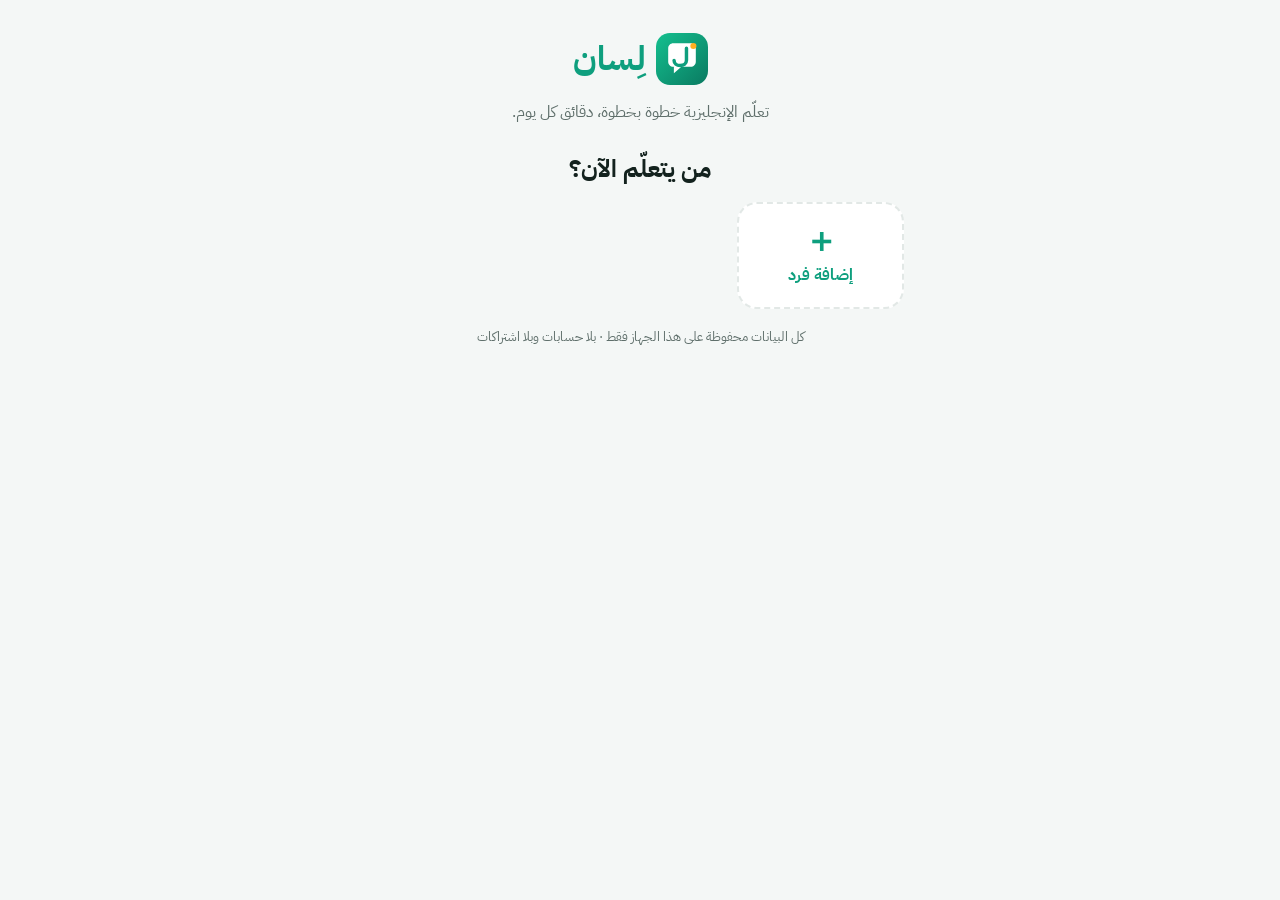
==== lisan/index.html @ 27b9e0e3 "Add Lisan: offline family English-learning app (separate from Darcom site) Standalone PWA in lisan/ " ====
<!doctype html>
<html lang="ar" dir="rtl">
<head>
<meta charset="utf-8">
<meta name="viewport" content="width=device-width,initial-scale=1,viewport-fit=cover">
<meta name="theme-color" content="#0E9F7E">
<meta name="description" content="لِسان — تطبيق عائلي لتعلّم الإنجليزية للناطقين بالعربية، يعمل دون إنترنت وبلا اشتراكات.">
<title>لِسان</title>
<link rel="manifest" href="manifest.webmanifest">
<link rel="icon" href="icon.svg" type="image/svg+xml">
<link rel="apple-touch-icon" href="icon-192.png">
<meta name="apple-mobile-web-app-capable" content="yes">
<meta name="mobile-web-app-capable" content="yes">
<meta name="apple-mobile-web-app-title" content="لِسان">
<link rel="preconnect" href="https://fonts.googleapis.com">
<link rel="preconnect" href="https://fonts.gstatic.com" crossorigin>
<link href="https://fonts.googleapis.com/css2?family=IBM+Plex+Sans+Arabic:wght@400;600;700&family=Nunito:wght@600;800;900&display=swap" rel="stylesheet">
<link rel="stylesheet" href="styles.css">
</head>
<body>
<div id="app"></div>
<div id="toast" role="status" aria-live="polite"></div>
<script src="course-en.js"></script>
<script src="app.js"></script>
</body>
</html>
---- lisan/styles.css ----
/* ================= لسان — النظام البصري ================= */
:root{
  --bg:#F4F7F6; --card:#FFFFFF; --ink:#13221E; --muted:#5F6F6B; --line:#E2E8E6; --soft:#EEF3F1;
  --pri:#0E9F7E; --pri-d:#0A7560; --pri-l:#DDF5EC;
  --acc:#FFB020; --acc-d:#C98300; --bad:#E5484D; --bad-d:#B3363A;
  --okbg:#DDF5EC; --badbg:#FDE8E8; --gold:#F5B400;
  --t-s:#2F80ED; --t-v:#E8710A; --t-x:#E5484D; --t-o:#0E9F7E; --t-t:#0A97A8; --t-q:#8E5CF7; --t-p:#D6409F;
  --sh:0 1px 2px rgba(0,0,0,.04),0 8px 24px rgba(16,40,34,.07);
  color-scheme:light;
}
:root[data-theme="dark"]{
  --bg:#0E1513; --card:#16211E; --ink:#E6EFEC; --muted:#97A8A3; --line:#26342F; --soft:#1C2926;
  --pri-d:#08624F; --pri-l:#123B30; --okbg:#103A2E; --badbg:#3D1B1D;
  --t-s:#6AA6FF; --t-v:#FF9A45; --t-x:#FF6B70; --t-o:#2FD3A6; --t-t:#35C6D8; --t-q:#B08DFF; --t-p:#F071BC;
  --sh:0 1px 2px rgba(0,0,0,.3),0 8px 24px rgba(0,0,0,.25); color-scheme:dark;
}
@media (prefers-color-scheme:dark){
  :root:not([data-theme="light"]){
    --bg:#0E1513; --card:#16211E; --ink:#E6EFEC; --muted:#97A8A3; --line:#26342F; --soft:#1C2926;
    --pri-d:#08624F; --pri-l:#123B30; --okbg:#103A2E; --badbg:#3D1B1D;
    --t-s:#6AA6FF; --t-v:#FF9A45; --t-x:#FF6B70; --t-o:#2FD3A6; --t-t:#35C6D8; --t-q:#B08DFF; --t-p:#F071BC;
    --sh:0 1px 2px rgba(0,0,0,.3),0 8px 24px rgba(0,0,0,.25); color-scheme:dark;
  }
}
*{box-sizing:border-box;-webkit-tap-highlight-color:transparent}
[hidden]{display:none!important}
html,body{margin:0;background:var(--bg);color:var(--ink);font-family:"IBM Plex Sans Arabic","Segoe UI",Tahoma,system-ui,sans-serif;font-size:16px;line-height:1.6}
body{min-height:100vh;min-height:100dvh;overflow-x:hidden}
button{font:inherit;color:inherit;cursor:pointer;background:none;border:0;padding:0}
input{font:inherit;color:inherit}
.en,[dir="ltr"]{font-family:"Nunito","Segoe UI",system-ui,sans-serif}
bdi.en{unicode-bidi:isolate}
#app{max-width:560px;margin:0 auto;min-height:100vh;min-height:100dvh;position:relative}
.muted{color:var(--muted)}
h1,h2,h3{margin:0;line-height:1.35}

/* ---------- الأزرار ---------- */
.btn{display:block;width:100%;border-radius:16px;padding:14px 18px;font-weight:700;font-size:17px;background:var(--pri);color:#fff;box-shadow:0 4px 0 var(--pri-d);transition:transform .08s,box-shadow .08s,background .2s;margin-top:10px;text-align:center}
.btn:active:not(:disabled){transform:translateY(3px);box-shadow:0 1px 0 var(--pri-d)}
.btn:disabled{background:var(--line);color:var(--muted);box-shadow:0 4px 0 var(--line);cursor:default}
.btn.ghost{background:transparent;color:var(--pri);box-shadow:none;border:2px solid var(--line)}
.btn.ghost:active{transform:translateY(1px)}
.btn.acc{background:var(--acc);box-shadow:0 4px 0 var(--acc-d);color:#3A2600}
.btn.bad{background:var(--bad);box-shadow:0 4px 0 var(--bad-d)}
.btn.sm{padding:10px 14px;font-size:15px;border-radius:12px;margin-top:0;width:auto;display:inline-block}
.icon-btn{width:40px;height:40px;border-radius:12px;display:grid;place-items:center;font-size:20px;color:var(--muted)}
.icon-btn:hover{background:var(--soft)}
.card{background:var(--card);border-radius:20px;padding:18px;box-shadow:var(--sh);border:1px solid var(--line)}

/* ---------- شاشة الملفات ---------- */
.prof-scr{padding:32px 16px 40px;text-align:center}
.logo{display:inline-flex;align-items:center;gap:10px;font-size:34px;font-weight:700;color:var(--pri)}
.logo img{width:52px;height:52px;border-radius:14px}
.tagline{color:var(--muted);margin:6px 0 28px}
.prof-grid{display:grid;grid-template-columns:repeat(auto-fill,minmax(140px,1fr));gap:14px;margin-bottom:18px}
.prof{background:var(--card);border:2px solid var(--line);border-radius:20px;padding:18px 10px;display:flex;flex-direction:column;align-items:center;gap:4px;box-shadow:0 4px 0 var(--line);transition:transform .1s}
.prof:active{transform:translateY(3px);box-shadow:0 1px 0 var(--line)}
.prof .av{font-size:46px;line-height:1.1}
.prof b{font-size:17px}
.prof small{color:var(--muted);font-size:13px}
.prof.add{border-style:dashed;justify-content:center;color:var(--pri);font-weight:700;box-shadow:none}
.prof.add .av{font-size:34px}

/* ---------- نماذج ---------- */
.form{padding:20px 16px 40px}
.form h2{font-size:24px;margin:8px 0 6px}
.form p{color:var(--muted);margin:0 0 18px}
.field{display:block;margin:18px 0 8px;font-weight:700}
.inp{width:100%;padding:14px 16px;border-radius:14px;border:2px solid var(--line);background:var(--card);font-size:18px;outline:none}
.inp:focus{border-color:var(--pri)}
.av-grid{display:grid;grid-template-columns:repeat(6,1fr);gap:8px}
.av-grid button{font-size:30px;aspect-ratio:1;border-radius:14px;border:2px solid var(--line);background:var(--card)}
.av-grid button.sel{border-color:var(--pri);background:var(--pri-l)}
.goal-list{display:grid;gap:10px}
.goal{display:flex;justify-content:space-between;align-items:center;padding:14px 16px;border-radius:14px;border:2px solid var(--line);background:var(--card);font-weight:600}
.goal.sel{border-color:var(--pri);background:var(--pri-l)}
.goal small{color:var(--muted);font-weight:400}
.choice-big{display:flex;gap:14px;align-items:center;text-align:start;padding:18px;border-radius:18px;border:2px solid var(--line);background:var(--card);width:100%;margin-top:12px;box-shadow:0 4px 0 var(--line)}
.choice-big:active{transform:translateY(3px);box-shadow:0 1px 0 var(--line)}
.choice-big .ic{font-size:36px}
.choice-big b{display:block;font-size:18px}
.choice-big span{color:var(--muted);font-size:14px}

/* ---------- الواجهة الرئيسية ---------- */
.home{display:flex;flex-direction:column;min-height:100vh;min-height:100dvh}
.topbar{position:sticky;top:0;z-index:20;display:flex;align-items:center;justify-content:space-between;gap:6px;padding:10px 12px;background:color-mix(in srgb,var(--bg) 88%,transparent);backdrop-filter:blur(10px);-webkit-backdrop-filter:blur(10px);border-bottom:1px solid var(--line)}
.stat{display:flex;align-items:center;gap:4px;font-weight:700;font-size:16px;padding:6px 10px;border-radius:12px}
.stat:hover{background:var(--soft)}
.stat.flame{color:#F07A12}.stat.flame.off{color:var(--muted);filter:grayscale(1)}
.stat.gem{color:#1E9BD7}.stat.heart{color:var(--bad)}
.stat .n{font-family:"Nunito",sans-serif}
.lvl-chip{display:flex;align-items:center;gap:6px;font-weight:700;padding:6px 10px;border-radius:12px;border:2px solid var(--line)}
.tab-body{flex:1;padding:16px 16px 110px}
.tabs{position:fixed;bottom:0;left:0;right:0;z-index:20;display:flex;justify-content:center;background:var(--card);border-top:1px solid var(--line);padding-bottom:env(safe-area-inset-bottom)}
.tabs-in{display:flex;width:100%;max-width:560px}
.tabs button{flex:1;display:flex;flex-direction:column;align-items:center;gap:0;padding:8px 0 10px;font-size:12px;font-weight:600;color:var(--muted)}
.tabs button .ti{font-size:24px;line-height:1.3;filter:grayscale(1);opacity:.7}
.tabs button.on{color:var(--pri)}
.tabs button.on .ti{filter:none;opacity:1}

/* بطاقة الهدف اليومي */
.goal-card{display:flex;align-items:center;gap:16px;margin-bottom:16px}
.ring{--p:0;width:64px;height:64px;border-radius:50%;background:conic-gradient(var(--acc) calc(var(--p)*1%),var(--line) 0);display:grid;place-items:center;flex:none}
.ring>span{width:50px;height:50px;border-radius:50%;background:var(--card);display:grid;place-items:center;font-size:22px}
.goal-card b{display:block;font-size:17px}
.goal-card small{color:var(--muted)}
.cta-card{display:flex;align-items:center;gap:14px;margin-bottom:16px;background:linear-gradient(135deg,var(--pri),#14B88F);color:#fff;border:0;width:100%;text-align:start}
.cta-card .ic{font-size:38px}
.cta-card b{display:block;font-size:17px}
.cta-card small{opacity:.9}

/* الوحدات والمسار */
.unit{margin:8px 0 26px}
.uhead{background:var(--uc);color:#fff;border-radius:18px;padding:16px 18px;box-shadow:0 4px 0 color-mix(in srgb,var(--uc) 70%,#000);display:flex;justify-content:space-between;align-items:center;gap:10px}
.uhead small{opacity:.9;font-weight:600}
.uhead h3{font-size:19px}
.uhead p{margin:2px 0 0;opacity:.92;font-size:14px}
.uhead .gbtn{background:rgba(255,255,255,.2);border-radius:12px;padding:8px 10px;font-size:20px;flex:none}
.path{display:flex;flex-direction:column;align-items:center;gap:6px;padding:22px 0 4px}
.nodewrap{position:relative;display:flex;flex-direction:column;align-items:center;width:120px}
.node{width:74px;height:70px;border-radius:50%;font-size:30px;display:grid;place-items:center;background:var(--uc);color:#fff;box-shadow:0 6px 0 color-mix(in srgb,var(--uc) 65%,#000);transition:transform .1s}
.node:active{transform:translateY(4px);box-shadow:0 2px 0 color-mix(in srgb,var(--uc) 65%,#000)}
.node.done{background:var(--gold);box-shadow:0 6px 0 #C48F00;font-size:32px;font-weight:900}
.node.skip{background:color-mix(in srgb,var(--gold) 55%,var(--card));box-shadow:0 6px 0 color-mix(in srgb,#C48F00 55%,var(--line));font-size:26px}
.node.lock{background:var(--line);box-shadow:0 6px 0 color-mix(in srgb,var(--line) 70%,#000);font-size:24px;filter:grayscale(1)}
.node.cur{outline:6px solid color-mix(in srgb,var(--uc) 30%,transparent);outline-offset:4px;animation:pulse 1.8s infinite}
@keyframes pulse{0%,100%{outline-offset:4px}50%{outline-offset:9px}}
.nlabel{font-size:13px;color:var(--muted);margin-top:10px;text-align:center;line-height:1.3;font-weight:600}
.start-tag{position:absolute;top:-30px;background:var(--card);border:2px solid var(--line);color:var(--pri);font-weight:800;padding:2px 12px;border-radius:10px;font-size:14px;animation:bob 1.6s infinite}
@keyframes bob{50%{transform:translateY(-4px)}}
.soon{text-align:center;padding:26px 18px;border:2px dashed var(--line);border-radius:20px;color:var(--muted)}
.soon b{display:block;color:var(--ink);font-size:17px}

/* ---------- لوحة سفلية ---------- */
.sheet-wrap{position:fixed;inset:0;background:rgba(0,0,0,.35);z-index:100;display:flex;align-items:flex-end;justify-content:center;opacity:0;transition:opacity .2s}
.sheet-wrap.on{opacity:1}
.sheet{background:var(--card);width:100%;max-width:560px;border-radius:24px 24px 0 0;padding:22px 18px calc(22px + env(safe-area-inset-bottom));transform:translateY(30px);transition:transform .2s;text-align:center;max-height:88vh;overflow:auto}
.sheet-wrap.on .sheet{transform:none}
.sh-ic{width:72px;height:72px;border-radius:22px;display:grid;place-items:center;font-size:38px;margin:0 auto 10px;color:#fff}
.sheet h3{font-size:21px}
.sheet .cf{font-size:18px;font-weight:600;margin:6px 0 10px}

/* ---------- التنبيه ---------- */
#toast{position:fixed;top:14px;left:50%;transform:translate(-50%,-200%);visibility:hidden;background:var(--ink);color:var(--bg);padding:10px 18px;border-radius:14px;z-index:200;font-weight:600;transition:transform .25s;max-width:92vw;text-align:center;box-shadow:var(--sh)}
#toast.on{transform:translate(-50%,0);visibility:visible}

/* ---------- الجلسة (درس / مراجعة) ---------- */
.ses{display:flex;flex-direction:column;min-height:100vh;min-height:100dvh}
.ses-top{display:flex;align-items:center;gap:10px;padding:12px 14px;position:sticky;top:0;background:var(--bg);z-index:5}
.pbar{flex:1;height:14px;background:var(--line);border-radius:99px;overflow:hidden}
.pbar i{display:block;height:100%;width:0;background:linear-gradient(90deg,#3FD3A8,var(--pri));border-radius:99px;transition:width .45s cubic-bezier(.3,1.4,.6,1)}
.hc{font-weight:800;color:var(--bad);display:flex;gap:4px;align-items:center;font-family:"Nunito",sans-serif}
.ses-body{flex:1;padding:6px 16px 24px;animation:fadein .25s}
@keyframes fadein{from{opacity:0;transform:translateY(8px)}to{opacity:1;transform:none}}
.q{font-size:21px;font-weight:700;margin:6px 0 16px}
.big{display:flex;align-items:center;gap:12px;font-size:24px;font-weight:700;padding:14px 16px;background:var(--card);border:2px solid var(--line);border-radius:18px;margin-bottom:18px}
.big.ar{font-size:22px}
.big .en{font-weight:800}
.spk{width:44px;height:44px;flex:none;border-radius:14px;background:var(--t-s);color:#fff;font-size:20px;display:grid;place-items:center;box-shadow:0 3px 0 color-mix(in srgb,var(--t-s) 65%,#000)}
.spk.sm{width:34px;height:34px;font-size:15px;border-radius:10px}
.spk:active{transform:translateY(2px);box-shadow:none}
.audio-row{display:flex;gap:14px;justify-content:center;margin:10px 0 22px}
.spk.xl{width:96px;height:96px;font-size:42px;border-radius:26px}
.spk.slow{width:64px;height:64px;font-size:26px;border-radius:20px;align-self:end;background:var(--t-q);box-shadow:0 3px 0 color-mix(in srgb,var(--t-q) 65%,#000)}
.opts{display:grid;gap:10px}
.opt{display:flex;align-items:center;gap:12px;text-align:start;padding:14px 16px;border-radius:16px;border:2px solid var(--line);background:var(--card);font-size:18px;font-weight:600;box-shadow:0 3px 0 var(--line);transition:all .1s}
.opt .k{width:28px;height:28px;flex:none;border-radius:8px;border:2px solid var(--line);display:grid;place-items:center;font-size:14px;color:var(--muted);font-family:"Nunito",sans-serif}
.opt.sel{border-color:var(--t-s);background:color-mix(in srgb,var(--t-s) 12%,var(--card));box-shadow:0 3px 0 var(--t-s)}
.opt.sel .k{border-color:var(--t-s);color:var(--t-s)}
.opt.right{border-color:var(--pri);background:var(--okbg);box-shadow:0 3px 0 var(--pri)}
.opt.wrong{border-color:var(--bad);background:var(--badbg);box-shadow:0 3px 0 var(--bad)}
.locked .opt,.locked .tile,.locked .chip{pointer-events:none}

/* إكمال الفراغ */
.fill-s{font-size:23px;font-weight:700;line-height:2.1;padding:16px;background:var(--card);border:2px solid var(--line);border-radius:18px;text-align:left}
.slot{display:inline-block;min-width:84px;border-bottom:3px solid var(--t-s);text-align:center;color:var(--t-s);padding:0 6px;margin:0 4px}
.fill-ar{color:var(--muted);margin:10px 4px 18px;font-size:16px}
.chips{display:flex;flex-wrap:wrap;gap:10px;justify-content:center}
.chip{padding:10px 18px;border-radius:14px;border:2px solid var(--line);background:var(--card);font-size:19px;font-weight:700;box-shadow:0 3px 0 var(--line)}
.chip.sel{border-color:var(--t-s);color:var(--t-s);box-shadow:0 3px 0 var(--t-s)}

/* ترتيب الكلمات */
.ans{min-height:118px;border-top:2px solid var(--line);border-bottom:2px solid var(--line);padding:12px 0;display:flex;flex-wrap:wrap;gap:8px;align-content:flex-start;direction:ltr;margin-bottom:22px;background:repeating-linear-gradient(transparent 0 54px,var(--line) 54px 56px)}
.bank{display:flex;flex-wrap:wrap;gap:8px;justify-content:center;direction:ltr}
.tile{padding:9px 14px;border-radius:12px;border:2px solid var(--line);background:var(--card);font-size:18px;font-weight:700;box-shadow:0 3px 0 var(--line);font-family:"Nunito",sans-serif;transition:transform .08s}
.tile:active{transform:translateY(2px);box-shadow:0 1px 0 var(--line)}
.tile.used{background:var(--line);color:transparent;box-shadow:none;pointer-events:none}

/* المطابقة */
.match{display:grid;grid-template-columns:1fr 1fr;gap:12px}
.mcol{display:grid;gap:10px;align-content:start}
.mbtn{padding:14px 10px;border-radius:14px;border:2px solid var(--line);background:var(--card);font-size:17px;font-weight:700;box-shadow:0 3px 0 var(--line);min-height:58px}
.mbtn.sel{border-color:var(--t-s);background:color-mix(in srgb,var(--t-s) 12%,var(--card));box-shadow:0 3px 0 var(--t-s)}
.mbtn.ok{border-color:var(--line);color:var(--muted);opacity:.45;box-shadow:none;pointer-events:none;background:var(--soft)}
.mbtn.bad{border-color:var(--bad);background:var(--badbg);animation:shake .35s}
@keyframes shake{25%{transform:translateX(-5px)}75%{transform:translateX(5px)}}

/* الكتابة والنطق */
.write-inp{width:100%;padding:16px;border-radius:16px;border:2px solid var(--line);background:var(--card);font-size:22px;font-weight:700;outline:none;text-align:left}
.write-inp:focus{border-color:var(--t-s)}
.mic{width:110px;height:110px;border-radius:50%;font-size:46px;background:var(--bad);color:#fff;display:grid;place-items:center;margin:22px auto 12px;box-shadow:0 6px 0 var(--bad-d)}
.mic.rec{animation:recp 1s infinite}
@keyframes recp{50%{box-shadow:0 6px 0 var(--bad-d),0 0 0 16px color-mix(in srgb,var(--bad) 25%,transparent)}}
.heard{text-align:center;color:var(--muted);min-height:28px}
.heard .en{color:var(--ink);font-weight:700}

/* شريط الإجابة */
.ses-foot{position:sticky;bottom:0;padding:14px 16px calc(16px + env(safe-area-inset-bottom));background:var(--bg);border-top:2px solid var(--line);z-index:5}
.ses-foot .btn{margin-top:0}
.foot-row{display:flex;gap:10px}
.foot-row .btn{flex:1}
.foot-row .btn.ghost{flex:0 0 auto;width:auto}
.fb:empty{display:none}
.fb{margin-bottom:12px;animation:fadein .2s}
.fb-t{font-size:20px;font-weight:800}
.fb-a{font-size:18px;font-weight:700;margin-top:2px}
.fb-n{font-size:15px;margin-top:6px;opacity:.9}
.ses-foot.ok{background:var(--okbg);border-color:transparent}
.ses-foot.ok .fb-t{color:var(--pri)}
.ses-foot.bad{background:var(--badbg);border-color:transparent}
.ses-foot.bad .fb-t,.ses-foot.bad .fb-a{color:var(--bad)}
.ses-foot.bad .btn{background:var(--bad);box-shadow:0 4px 0 var(--bad-d)}

/* ---------- القواعد ---------- */
.g-wrap{padding:6px 16px 24px}
.gcard{background:var(--card);border:1px solid var(--line);border-radius:22px;padding:20px 18px;box-shadow:var(--sh);animation:fadein .25s}
.gcard h2{font-size:22px;margin-bottom:10px;color:var(--pri)}
.gbody{font-size:17px;line-height:1.95}
.gbody i,.formula .tk,.exl .en-l{font-style:normal;font-family:"Nunito",sans-serif}
.gbody i{direction:ltr;unicode-bidi:isolate;font-weight:800;color:var(--t-s)}
.gbody table{width:100%;border-collapse:separate;border-spacing:0;margin:12px 0 4px;border:1px solid var(--line);border-radius:14px;overflow:hidden;font-size:16px}
.gbody td,.gbody th{padding:9px 12px;border-bottom:1px solid var(--line);text-align:start}
.gbody tr:last-child td{border-bottom:0}
.gbody th{background:var(--soft);font-size:14px;color:var(--muted)}
.formula{display:flex;flex-wrap:wrap;align-items:center;gap:6px;margin:16px 0 4px;padding:12px;background:var(--soft);border-radius:14px;justify-content:center}
.formula b{color:var(--muted)}
.formula .tk{padding:6px 12px;border-radius:10px;color:#fff;font-weight:700;font-size:15px}
.exs{display:grid;gap:10px;margin-top:16px}
.exl{display:flex;gap:12px;align-items:center;padding:10px 12px;border-radius:14px;background:var(--soft)}
.en-l{font-size:19px;font-weight:700;direction:ltr;text-align:left;line-height:1.9}
.ar-l{color:var(--muted);font-size:15px}
.tkw{border-radius:7px;padding:0 4px;font-weight:800;border-bottom:3px solid}
.t-s{--c:var(--t-s)}.t-v{--c:var(--t-v)}.t-x{--c:var(--t-x)}.t-o{--c:var(--t-o)}.t-t{--c:var(--t-t)}.t-q{--c:var(--t-q)}.t-p{--c:var(--t-p)}
.tkw{color:var(--c);border-color:var(--c);background:color-mix(in srgb,var(--c) 10%,transparent)}
.formula .tk{background:var(--c)}
.gnote{margin-top:14px;padding:12px 14px;border-radius:14px;background:color-mix(in srgb,var(--acc) 16%,var(--card));border:1px solid color-mix(in srgb,var(--acc) 40%,transparent);font-size:15px}
.legend{display:flex;flex-wrap:wrap;gap:6px;margin:0 0 12px;font-size:12px}
.legend span{padding:2px 8px;border-radius:8px;color:var(--c);background:color-mix(in srgb,var(--c) 12%,transparent);font-weight:700}
.qc{margin-top:18px;padding:14px;border-radius:16px;border:2px dashed color-mix(in srgb,var(--t-q) 50%,var(--line))}
.qc-h{font-size:14px;font-weight:700;color:var(--t-q);margin-bottom:6px}
.qc-s{font-size:20px;font-weight:700;direction:ltr;text-align:left;margin-bottom:10px}
.qc .chips{justify-content:flex-start;direction:ltr}
.qc .chip{font-size:17px;padding:8px 14px}
.qc .chip.right{border-color:var(--pri);background:var(--okbg);color:var(--pri)}
.qc .chip.wrong{border-color:var(--bad);background:var(--badbg);color:var(--bad);animation:shake .35s}
.qfb{margin-top:8px;font-size:15px;min-height:22px}
.dots{display:flex;gap:6px;justify-content:center;margin:16px 0 0}
.dots i{width:8px;height:8px;border-radius:50%;background:var(--line)}
.dots i.on{background:var(--pri);width:22px;border-radius:6px}
.g-tip{font-size:13px;color:var(--muted);text-align:center;margin-top:10px}
.tipbox{position:fixed;z-index:150;background:var(--ink);color:var(--bg);padding:6px 12px;border-radius:10px;font-size:14px;font-weight:600;pointer-events:none;transform:translate(-50%,-110%);white-space:nowrap}

/* ---------- النتائج ---------- */
.result{padding:40px 18px 30px;text-align:center;display:flex;flex-direction:column;min-height:100vh;min-height:100dvh}
.result .big-ic{font-size:86px;line-height:1;animation:pop .5s cubic-bezier(.3,1.6,.6,1)}
@keyframes pop{from{transform:scale(.3);opacity:0}}
.result h1{font-size:28px;margin:14px 0 6px;color:var(--gold)}
.res-tiles{display:grid;grid-template-columns:repeat(3,1fr);gap:10px;margin:24px 0}
.rt{border-radius:16px;border:2px solid var(--c);overflow:hidden;background:var(--card)}
.rt small{display:block;background:var(--c);color:#fff;font-weight:700;padding:4px;font-size:13px}
.rt b{display:block;font-size:22px;padding:10px 4px;color:var(--c);font-family:"Nunito",sans-serif}
.new-badges{display:flex;gap:10px;justify-content:center;flex-wrap:wrap;margin-bottom:12px}
.nb{background:var(--card);border:2px solid var(--gold);border-radius:16px;padding:10px 14px;font-weight:700;animation:pop .5s .3s both}
.result .spacer{flex:1}

/* ---------- المحادثة ---------- */
.convo .chat{flex:1;padding:12px 14px 20px;display:flex;flex-direction:column;gap:12px;overflow:auto}
.ct{display:flex;flex-direction:column;line-height:1.3}
.ct small{color:var(--muted);font-size:12px}
.msg{display:flex;gap:8px;align-items:flex-end;animation:fadein .3s;max-width:92%}
.msg .av{font-size:30px;flex:none}
.bub{padding:10px 14px;border-radius:18px;background:var(--card);border:2px solid var(--line);position:relative}
.msg.npc{align-self:flex-start}
.msg.npc .bub{border-bottom-right-radius:6px}
.msg.me{align-self:flex-end;flex-direction:row-reverse}
.msg.me .bub{background:var(--pri);color:#fff;border-color:var(--pri);border-bottom-left-radius:6px}
.bub .en{font-size:18px;font-weight:700;direction:ltr;text-align:left;display:block}
.bub .tr{font-size:14px;color:var(--muted);display:none;margin-top:4px}
.bub.show-tr .tr{display:block}
.bub .bub-tools{display:flex;gap:6px;margin-top:6px}
.bub .bub-tools button{font-size:12px;padding:3px 8px;border-radius:8px;background:var(--soft);color:var(--muted);font-weight:600}
.reply{position:sticky;bottom:0;background:var(--bg);border-top:2px solid var(--line);padding:12px 14px calc(14px + env(safe-area-inset-bottom))}
.reply-h{display:flex;justify-content:space-between;align-items:center;margin-bottom:8px;font-weight:700;color:var(--muted);font-size:14px}
.ropt{display:flex;align-items:center;gap:10px;width:100%;text-align:left;direction:ltr;padding:12px 14px;border-radius:14px;border:2px solid var(--line);background:var(--card);font-size:17px;font-weight:700;margin-bottom:8px;box-shadow:0 3px 0 var(--line);font-family:"Nunito",sans-serif}
.ropt:active{transform:translateY(2px)}
.ropt.wrong{border-color:var(--bad);background:var(--badbg);color:var(--bad);opacity:.7;pointer-events:none;text-decoration:line-through}
.cfb{padding:10px 12px;border-radius:12px;background:var(--badbg);color:var(--bad);font-weight:600;margin-bottom:10px;font-size:15px}
.cfb.ok{background:var(--okbg);color:var(--pri)}
.mic-sm{width:42px;height:42px;border-radius:12px;background:var(--bad);color:#fff;font-size:20px;display:grid;place-items:center}
.mic-sm.rec{animation:recp 1s infinite}

/* ---------- قوائم وإحصائيات ---------- */
.sec-h{font-size:19px;font-weight:700;margin:22px 0 10px}
.list{display:grid;gap:12px}
.row-card{display:flex;align-items:center;gap:14px;padding:14px 16px;background:var(--card);border:2px solid var(--line);border-radius:18px;width:100%;text-align:start;box-shadow:0 3px 0 var(--line)}
.row-card:active{transform:translateY(2px);box-shadow:0 1px 0 var(--line)}
.row-card .ic{font-size:34px;flex:none}
.row-card .tx{flex:1}
.row-card b{display:block;font-size:17px}
.row-card small{color:var(--muted)}
.pill{font-size:12px;font-weight:800;padding:3px 9px;border-radius:99px;background:var(--soft);color:var(--muted);font-family:"Nunito",sans-serif}
.pill.ok{background:var(--okbg);color:var(--pri)}
.kpis{display:grid;grid-template-columns:repeat(2,1fr);gap:10px}
.kpi{background:var(--card);border:2px solid var(--line);border-radius:16px;padding:12px 14px;display:flex;gap:10px;align-items:center}
.kpi .ic{font-size:26px}
.kpi b{display:block;font-size:20px;font-family:"Nunito",sans-serif;line-height:1.2}
.kpi small{color:var(--muted);font-size:13px}
.week{display:flex;align-items:flex-end;gap:8px;height:130px;padding:10px 4px 0}
.week .d{flex:1;display:flex;flex-direction:column;align-items:center;gap:4px;height:100%;justify-content:flex-end}
.week .bar{width:100%;max-width:34px;border-radius:8px 8px 4px 4px;background:var(--acc);min-height:4px}
.week .bar.zero{background:var(--line)}
.week .d.today .bar{background:var(--pri)}
.week small{font-size:11px;color:var(--muted)}
.week .v{font-size:11px;font-weight:700;font-family:"Nunito",sans-serif;color:var(--muted)}
.badges{display:grid;grid-template-columns:repeat(auto-fill,minmax(96px,1fr));gap:10px}
.badge{text-align:center;padding:12px 6px;border-radius:16px;background:var(--card);border:2px solid var(--line)}
.badge .ic{font-size:32px}
.badge b{display:block;font-size:13px;line-height:1.35}
.badge small{font-size:11px;color:var(--muted);line-height:1.3;display:block}
.badge.off{opacity:.45;filter:grayscale(1)}
.boxes{display:flex;gap:6px;align-items:flex-end;height:90px;margin-top:8px}
.boxes .b{flex:1;display:flex;flex-direction:column;align-items:center;justify-content:flex-end;height:100%;gap:2px}
.boxes .bar{width:100%;border-radius:8px 8px 3px 3px;background:var(--pri);min-height:4px}
.boxes small{font-size:11px;color:var(--muted)}
.set-row{display:flex;justify-content:space-between;align-items:center;gap:12px;padding:14px 0;border-bottom:1px solid var(--line)}
.set-row:last-child{border-bottom:0}
.set-row b{display:block;font-size:16px}
.set-row small{color:var(--muted);font-size:13px}
.sw{width:52px;height:30px;border-radius:99px;background:var(--line);position:relative;flex:none;transition:background .2s}
.sw::after{content:"";position:absolute;top:3px;right:3px;width:24px;height:24px;border-radius:50%;background:#fff;transition:right .2s;box-shadow:0 1px 3px rgba(0,0,0,.2)}
.sw.on{background:var(--pri)}
.sw.on::after{right:25px}
.seg{display:flex;background:var(--soft);border-radius:12px;padding:3px;flex:none}
.seg button{padding:6px 10px;border-radius:10px;font-size:13px;font-weight:700;color:var(--muted)}
.seg button.on{background:var(--card);color:var(--ink);box-shadow:0 1px 3px rgba(0,0,0,.1)}
.place-bars{display:grid;gap:10px;margin:20px 0;text-align:start}
.pb-row{display:flex;align-items:center;gap:10px}
.pb-row b{width:34px;font-family:"Nunito",sans-serif}
.pb-row .pbar{height:12px}
.pb-row small{width:44px;color:var(--muted);text-align:end;font-family:"Nunito",sans-serif}
.lvl-big{font-family:"Nunito",sans-serif;font-size:64px;font-weight:900;color:var(--pri);line-height:1.1}

@media (max-width:380px){
  .q{font-size:19px}.big{font-size:21px}.fill-s{font-size:20px}.opt{font-size:16px}
  .stat{padding:6px 6px;font-size:15px}
}
@media (prefers-reduced-motion:reduce){*{animation:none!important;transition:none!important}}
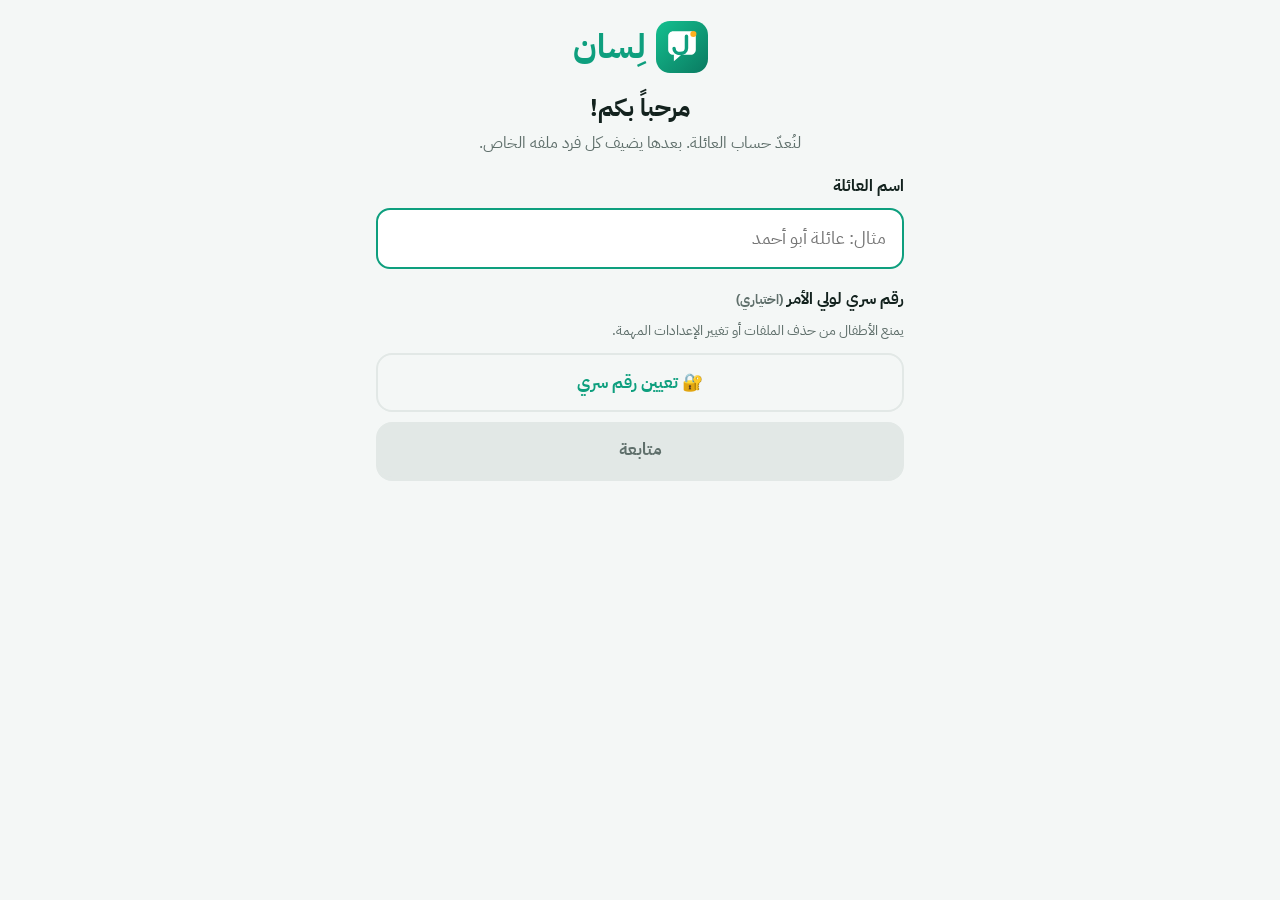
==== commit bb2346e7: "Lisan Phase 1: family accounts, IndexedDB event log, FSRS, unit tests, Unit 1 v2 - Storage moves to " ====
--- a/lisan/index.html
+++ b/lisan/index.html
@@ -20,6 +20,8 @@
 <body>
 <div id="app"></div>
 <div id="toast" role="status" aria-live="polite"></div>
+<script src="store.js"></script>
+<script src="fsrs.js"></script>
 <script src="course-en.js"></script>
 <script src="app.js"></script>
 </body>
--- a/lisan/styles.css
+++ b/lisan/styles.css
@@ -355,3 +355,22 @@
   .stat{padding:6px 6px;font-size:15px}
 }
 @media (prefers-reduced-motion:reduce){*{animation:none!important;transition:none!important}}
+
+/* ===== الإصدار 2 ===== */
+.stat.brain{color:var(--t-q)}.stat.brain.off{color:var(--muted);filter:grayscale(1)}
+textarea.write-inp{resize:none;font-size:20px;line-height:1.5;font-family:"Nunito","Segoe UI",system-ui,sans-serif}
+.w-ok{color:var(--pri);font-weight:800}
+.w-bad{color:var(--bad);font-weight:800;text-decoration:underline wavy;text-underline-offset:4px}
+.word-score{font-size:22px;line-height:1.8;font-family:"Nunito",sans-serif;text-align:center}
+.node.test{border-radius:22px;font-size:32px}
+.node.test.done{background:var(--gold)}
+.u-locked .uhead{filter:saturate(.35);opacity:.85}
+.pin-dots{display:flex;gap:14px;justify-content:center;margin:16px 0 6px}
+.pin-dots i{width:16px;height:16px;border-radius:50%;border:2px solid var(--muted)}
+.pin-dots i.on{background:var(--pri);border-color:var(--pri)}
+.pin-dots.shake{animation:shake .35s}
+.pin-msg{min-height:22px;color:var(--bad);font-size:14px;font-weight:600}
+.pin-pad{display:grid;grid-template-columns:repeat(3,1fr);gap:10px;max-width:280px;margin:10px auto 0}
+.pin-pad button{height:58px;border-radius:16px;background:var(--soft);font-size:24px;font-weight:800;font-family:"Nunito",sans-serif;border:2px solid var(--line)}
+.pin-pad button:active{transform:translateY(2px)}
+.goal-card .btn.sm{flex:none}
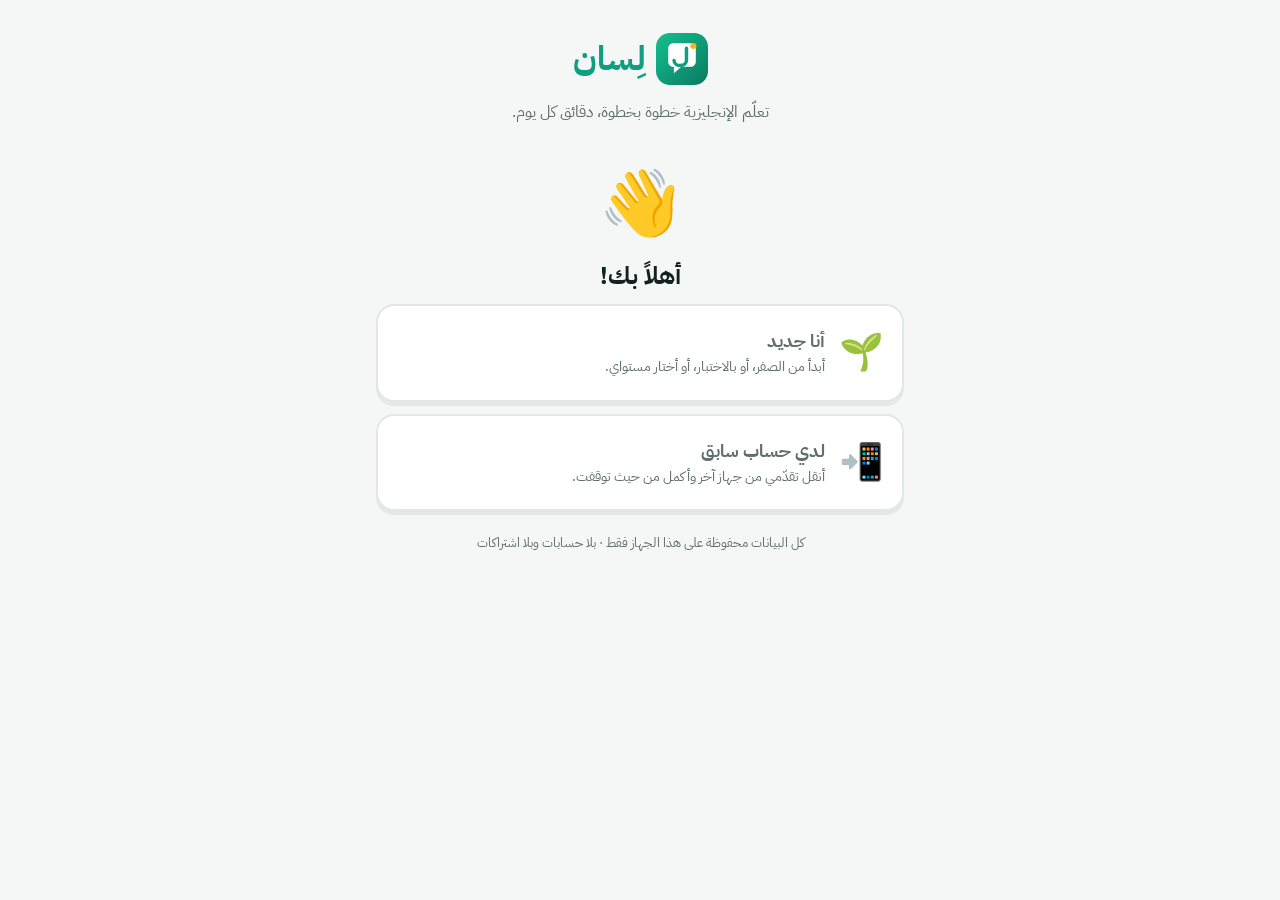
==== commit cde6ba57: "Lisan 2.1: implement owner notes 1-8 1. Answer review screen after lessons, tests, reviews, placemen" ====
--- a/lisan/index.html
+++ b/lisan/index.html
@@ -23,6 +23,7 @@
 <script src="store.js"></script>
 <script src="fsrs.js"></script>
 <script src="course-en.js"></script>
+<script src="gloss-en.js"></script>
 <script src="app.js"></script>
 </body>
 </html>
--- a/lisan/styles.css
+++ b/lisan/styles.css
@@ -374,3 +374,44 @@
 .pin-pad button{height:58px;border-radius:16px;background:var(--soft);font-size:24px;font-weight:800;font-family:"Nunito",sans-serif;border:2px solid var(--line)}
 .pin-pad button:active{transform:translateY(2px)}
 .goal-card .btn.sm{flex:none}
+
+/* ===== الإصدار 2.1: الملاحظات 1–8 ===== */
+#app{-webkit-user-select:none;user-select:none;-webkit-touch-callout:none}
+#app input,#app textarea{-webkit-user-select:text;user-select:text}
+/* الترجمة الفورية */
+.gloss{position:fixed;z-index:180;width:min(300px,calc(100vw - 20px));background:var(--card);border:2px solid var(--t-s);border-radius:18px;padding:12px 14px;box-shadow:0 12px 32px rgba(0,0,0,.22);animation:pop .2s}
+.gl-h{display:flex;align-items:center;gap:8px}
+.gl-h b{flex:1;font-size:20px;text-align:left}
+.gl-x{width:32px;height:32px;font-size:16px}
+.gl-ar{font-size:20px;font-weight:700;margin-top:6px}
+.gl-n{font-size:14px;color:var(--muted);margin-top:4px}
+.gl-ex{margin-top:8px;padding:8px 10px;border-radius:12px;background:var(--soft);font-size:14px}
+.gl-ex .en{font-weight:700;text-align:left}
+/* المؤقت */
+.tbar{position:relative;height:8px;margin:0 16px 6px;background:var(--line);border-radius:99px;overflow:visible}
+.tbar i{display:block;height:100%;background:var(--acc);border-radius:99px;transition:width .1s linear}
+.tbar.late i{background:var(--bad)}
+.tbar b{position:absolute;left:0;top:-22px;font-family:"Nunito",sans-serif;font-size:14px;color:var(--muted)}
+.tbar.late b{color:var(--bad)}
+/* راجع إجاباتك */
+.ra-sum{display:flex;gap:8px;align-items:center;flex-wrap:wrap;margin-bottom:14px}
+.ra-sum .btn{margin-inline-start:auto}
+.pill.bad{background:var(--badbg);color:var(--bad)}
+.ra-item{background:var(--card);border:2px solid var(--line);border-radius:16px;padding:12px 14px;margin-bottom:10px}
+.ra-item.bad{border-color:color-mix(in srgb,var(--bad) 45%,var(--line))}
+.ra-item.ok{border-color:color-mix(in srgb,var(--pri) 35%,var(--line))}
+.ra-h{font-size:13px;font-weight:700;color:var(--muted);margin-bottom:6px}
+.ra-q{font-size:17px;font-weight:700;margin-bottom:8px}
+.ra-row{display:flex;gap:10px;align-items:baseline;padding:4px 0;border-top:1px dashed var(--line)}
+.ra-row small{flex:0 0 52px;color:var(--muted)}
+.ra-why{font-size:14px;margin-top:6px;color:var(--muted)}
+.w-bad-plain{color:var(--bad);font-weight:800}
+.pl-fb{min-height:28px;margin-top:14px;text-align:center;font-weight:700}
+/* بطاقات */
+.speed-card{display:flex;align-items:center;gap:14px;width:100%;text-align:start;margin-bottom:16px;border:2px solid color-mix(in srgb,var(--acc) 60%,var(--line))}
+.speed-card .ic{font-size:34px}
+.speed-card b{display:block;font-size:17px}
+.speed-card small{color:var(--muted)}
+.welcome-art{font-size:64px;margin:10px 0 4px}
+.ra-row>div,.fb-a,.ra-q{unicode-bidi:plaintext;text-align:start}
+.ra-row>div{flex:1;min-width:0}
